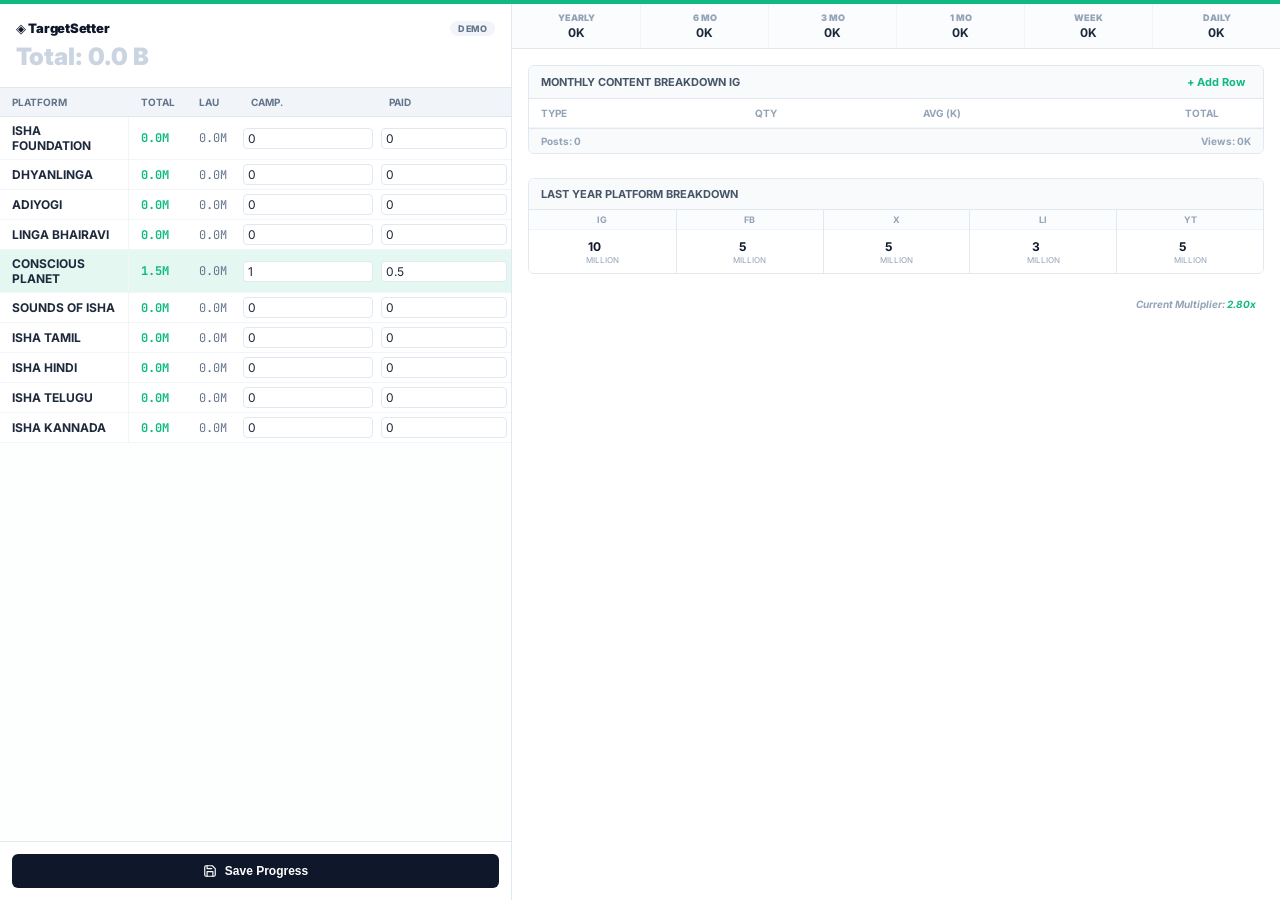
==== dashboard.html @ 2417ef7a "Add TargetSetter dashboard (responsive web port of Tauri app) with Google Sheets backend" ====
<!doctype html>
<html lang="en">
<head>
  <meta charset="UTF-8" />
  <meta name="viewport" content="width=device-width, initial-scale=1.0" />
  <title>TargetSetter — Dashboard</title>
  <link rel="preconnect" href="https://fonts.googleapis.com" />
  <link rel="preconnect" href="https://fonts.gstatic.com" crossorigin />
  <link href="https://fonts.googleapis.com/css2?family=Inter:wght@400;500;600;700;800;900&family=JetBrains+Mono:wght@500;700&display=swap" rel="stylesheet" />
  <link rel="stylesheet" href="dashboard.css" />
</head>
<body>
  <div id="loading" class="loading">Initialising…</div>

  <div id="app" class="app" hidden>
    <!-- LEFT PANE -->
    <aside class="left">
      <header class="left-head">
        <div class="brandbar">
          <span class="logo">◈ TargetSetter</span>
          <span id="status" class="status status--demo">Demo</span>
        </div>
        <h1 class="grand">Total: <span id="grandTotal">0.0</span> B</h1>
      </header>

      <div class="table-wrap">
        <table class="brands">
          <thead>
            <tr>
              <th>Platform</th>
              <th>Total</th>
              <th>LAU</th>
              <th>Camp.</th>
              <th>Paid</th>
            </tr>
          </thead>
          <tbody id="brandsBody"></tbody>
        </table>
      </div>

      <footer class="left-foot">
        <button id="saveBtn" class="btn-save">
          <svg viewBox="0 0 24 24" width="14" height="14" fill="none" stroke="currentColor" stroke-width="2" stroke-linecap="round" stroke-linejoin="round"><path d="M19 21H5a2 2 0 0 1-2-2V5a2 2 0 0 1 2-2h11l5 5v11a2 2 0 0 1-2 2z"/><polyline points="17 21 17 13 7 13 7 21"/><polyline points="7 3 7 8 15 8"/></svg>
          <span id="saveLabel">Save Progress</span>
        </button>
      </footer>
    </aside>

    <!-- RIGHT PANE -->
    <main class="right">
      <!-- Mobile brand selector -->
      <div class="mobile-pick">
        <label for="brandSelect">Brand</label>
        <select id="brandSelect"></select>
      </div>

      <!-- Projections -->
      <div class="projections" id="projections"></div>

      <div class="right-scroll">
        <!-- Monthly content breakdown -->
        <section class="card">
          <div class="card-head">
            <span>Monthly content breakdown IG</span>
            <button id="addRowBtn" class="link">+ Add Row</button>
          </div>
          <div class="card-table-wrap">
            <table class="plan">
              <thead>
                <tr>
                  <th>Type</th>
                  <th class="c">Qty</th>
                  <th class="c">Avg (K)</th>
                  <th class="r">Total</th>
                  <th class="x"></th>
                </tr>
              </thead>
              <tbody id="planBody"></tbody>
            </table>
          </div>
          <div class="card-foot">
            <span>Posts: <b id="totalPosts">0</b></span>
            <span>Views: <b id="totalViews">0</b></span>
          </div>
        </section>

        <!-- Historical breakdown -->
        <section class="card">
          <div class="card-head"><span>Last year platform breakdown</span></div>
          <div class="platforms" id="platforms"></div>
        </section>

        <div class="multiplier">Current Multiplier: <span id="multiplier">0.00x</span></div>
      </div>
    </main>
  </div>

  <div id="toast" class="toast" hidden></div>

  <script src="config.js"></script>
  <script src="dashboard.js"></script>
</body>
</html>
---- dashboard.css ----
/* ===== TargetSetter dashboard — faithful web replica of the Tauri app ===== */
:root {
  --brand: #10b981;
  --brand-soft: rgba(16, 185, 129, 0.10);
  --bg: #ffffff;
  --slate-50: #f8fafc;
  --slate-100: #f1f5f9;
  --slate-200: #e2e8f0;
  --slate-300: #cbd5e1;
  --slate-400: #94a3b8;
  --slate-500: #64748b;
  --slate-600: #475569;
  --slate-800: #1e293b;
  --slate-900: #0f172a;
}

* { box-sizing: border-box; }
[hidden] { display: none !important; }
html, body { height: 100%; }
body {
  margin: 0;
  font-family: "Inter", system-ui, sans-serif;
  font-size: 12px;
  color: var(--slate-800);
  background: var(--bg);
  -webkit-font-smoothing: antialiased;
}
.mono { font-family: "JetBrains Mono", monospace; }

.loading {
  height: 100vh; display: flex; align-items: center; justify-content: center;
  color: var(--slate-900); font-weight: 600;
}

/* ===== App shell ===== */
.app {
  display: flex;
  height: 100vh;
  overflow: hidden;
  border-top: 4px solid var(--brand);
  background: var(--bg);
}

/* ===== LEFT PANE (40%) ===== */
.left {
  width: 40%;
  display: flex;
  flex-direction: column;
  border-right: 1px solid var(--slate-200);
  background: rgba(248, 250, 252, 0.3);
}
.left-head { padding: 16px; border-bottom: 1px solid var(--slate-200); background: #fff; }
.brandbar { display: flex; align-items: center; justify-content: space-between; margin-bottom: 6px; }
.logo { font-weight: 900; letter-spacing: -0.02em; color: var(--slate-900); font-size: 13px; }
.status {
  font-size: 9px; font-weight: 800; text-transform: uppercase; letter-spacing: 0.05em;
  padding: 2px 8px; border-radius: 999px;
}
.status--demo { color: var(--slate-500); background: var(--slate-100); }
.status--live { color: var(--brand); background: var(--brand-soft); }
.grand { margin: 0; font-size: 24px; font-weight: 900; color: var(--slate-300); }

.table-wrap { flex: 1; overflow-y: auto; }
table { width: 100%; border-collapse: collapse; text-align: left; }

.brands thead th {
  position: sticky; top: 0;
  background: var(--slate-100); color: var(--slate-500);
  text-transform: uppercase; font-size: 10px; font-weight: 700;
  padding: 8px 12px; border-bottom: 1px solid var(--slate-200);
}
.brands tbody tr { background: #fff; border-bottom: 1px solid var(--slate-100); cursor: pointer; transition: background .12s; }
.brands tbody tr:hover { background: var(--slate-50); }
.brands tbody tr.selected { background: var(--brand-soft); }
.brands td { padding: 6px 12px; vertical-align: middle; }
.brands td.name { font-weight: 700; border-right: 1px solid var(--slate-100); text-transform: uppercase; }
.brands td.total { font-weight: 700; color: var(--brand); }
.brands td.lau { color: var(--slate-500); }
.brands td.inp { padding: 4px; }

input.cell {
  width: 100%; background: #fff; border: 1px solid var(--slate-200);
  border-radius: 4px; padding: 2px 4px; font: inherit; color: inherit; outline: none;
}
input.cell:focus { border-color: var(--brand); }

.left-foot { padding: 12px; background: #fff; border-top: 1px solid var(--slate-200); }
.btn-save {
  width: 100%; display: flex; align-items: center; justify-content: center; gap: 8px;
  background: var(--slate-900); color: #fff; border: none; border-radius: 6px;
  padding: 10px; font-weight: 700; font-size: 12px; cursor: pointer; transition: background .15s;
}
.btn-save:hover { background: var(--slate-800); }
.btn-save:disabled { opacity: .6; cursor: default; }

/* ===== RIGHT PANE (60%) ===== */
.right { flex: 1; display: flex; flex-direction: column; overflow: hidden; background: #fff; }

.mobile-pick { display: none; }

.projections {
  display: grid; grid-template-columns: repeat(6, 1fr);
  border-bottom: 1px solid var(--slate-200);
}
.proj { padding: 8px 4px; text-align: center; background: rgba(248,250,252,.5); border-left: 1px solid var(--slate-100); }
.proj:first-child { border-left: none; }
.proj .lbl { font-size: 9px; color: var(--slate-400); text-transform: uppercase; font-weight: 900; }
.proj .val { font-weight: 700; color: var(--slate-800); margin-top: 2px; }

.right-scroll { flex: 1; overflow-y: auto; padding: 16px; display: flex; flex-direction: column; gap: 24px; }

.card { border: 1px solid var(--slate-200); border-radius: 6px; overflow: hidden; }
.card-head {
  display: flex; align-items: center; justify-content: space-between;
  background: var(--slate-50); padding: 8px 12px; border-bottom: 1px solid var(--slate-200);
  font-weight: 700; font-size: 11px; text-transform: uppercase; color: var(--slate-600);
}
.link { background: none; border: none; color: var(--brand); font: inherit; font-weight: 700; cursor: pointer; }
.link:hover { text-decoration: underline; }

.card-table-wrap { overflow-x: auto; }
.plan thead th {
  background: #fff; color: var(--slate-400); text-transform: uppercase; font-size: 10px;
  padding: 8px 12px; border-bottom: 1px solid var(--slate-100); font-weight: 700;
}
.plan th.c, .plan td.c { text-align: center; }
.plan th.r, .plan td.r { text-align: right; }
.plan th.x { width: 32px; }
.plan tbody tr { border-bottom: 1px solid var(--slate-50); }
.plan tbody tr:hover { background: rgba(248,250,252,.8); }
.plan tbody tr:hover .del { opacity: 1; }
.plan td { padding: 4px 12px; }
.plan td.total { text-align: right; font-weight: 700; color: var(--slate-900); }

input.type {
  width: 100%; background: transparent; border: none; border-bottom: 1px solid transparent;
  font: inherit; color: inherit; outline: none; padding: 2px 0;
}
input.type:focus { border-bottom-color: var(--brand); }
input.num {
  width: 56px; text-align: center; background: #fff; border: 1px solid var(--slate-200);
  border-radius: 4px; padding: 2px 4px; font: inherit; color: inherit; outline: none;
}
input.num:focus { box-shadow: 0 0 0 1px var(--brand); border-color: var(--brand); }
.del { background: none; border: none; color: var(--slate-300); cursor: pointer; opacity: 0; transition: .12s; padding: 2px; }
.del:hover { color: #ef4444; }

.card-foot {
  display: flex; justify-content: space-between; background: var(--slate-50);
  padding: 6px 12px; font-size: 10px; color: var(--slate-400); font-weight: 700;
  border-top: 1px solid var(--slate-200);
}

.platforms { display: grid; grid-template-columns: repeat(5, 1fr); }
.plat { background: #fff; border-left: 1px solid var(--slate-200); }
.plat:first-child { border-left: none; }
.plat .head { background: rgba(248,250,252,.5); padding: 4px 8px; text-align: center; font-size: 9px; color: var(--slate-400); font-weight: 700; border-bottom: 1px solid var(--slate-100); }
.plat .body { padding: 8px; text-align: center; }
.plat input { width: 100%; text-align: center; background: transparent; border: none; font: inherit; font-weight: 700; color: var(--slate-900); outline: none; }
.plat .unit { font-size: 8px; color: var(--slate-400); text-transform: uppercase; }

.multiplier { text-align: right; padding: 0 8px; font-size: 10px; color: var(--slate-400); font-weight: 700; font-style: italic; }
.multiplier span { color: var(--brand); }

/* ===== Toast ===== */
.toast {
  position: fixed; left: 50%; bottom: 24px; transform: translateX(-50%);
  background: var(--slate-900); color: #fff; padding: 10px 18px; border-radius: 8px;
  font-weight: 600; font-size: 12px; box-shadow: 0 10px 30px rgba(0,0,0,.25); z-index: 50;
}

/* ===== MOBILE ===== */
@media (max-width: 820px) {
  body { font-size: 13px; }
  .app { flex-direction: column; height: auto; min-height: 100vh; overflow: visible; }
  .left { width: 100%; border-right: none; border-bottom: 1px solid var(--slate-200); }
  .table-wrap { max-height: 46vh; }
  .right { overflow: visible; }
  .right-scroll { overflow: visible; }

  /* Mobile brand picker */
  .mobile-pick {
    display: flex; align-items: center; gap: 8px;
    padding: 10px 16px; border-bottom: 1px solid var(--slate-200); background: var(--slate-50);
  }
  .mobile-pick label { font-size: 10px; font-weight: 800; text-transform: uppercase; color: var(--slate-500); }
  .mobile-pick select {
    flex: 1; padding: 8px 10px; border: 1px solid var(--slate-200); border-radius: 6px;
    font: inherit; font-weight: 700; background: #fff; color: var(--slate-800);
  }

  /* Hide the campaign/paid columns on the left table to save width; edit them on desktop */
  .projections { grid-template-columns: repeat(3, 1fr); }
  .proj:nth-child(n+4) { border-top: 1px solid var(--slate-100); }

  .grand { font-size: 20px; }
  input.num { width: 48px; }
}

@media (max-width: 520px) {
  .platforms { grid-template-columns: repeat(2, 1fr); }
  .plat:nth-child(odd) { border-left: none; }
  .plat { border-top: 1px solid var(--slate-100); }
  .platforms .plat:nth-child(-n+2) { border-top: none; }
}
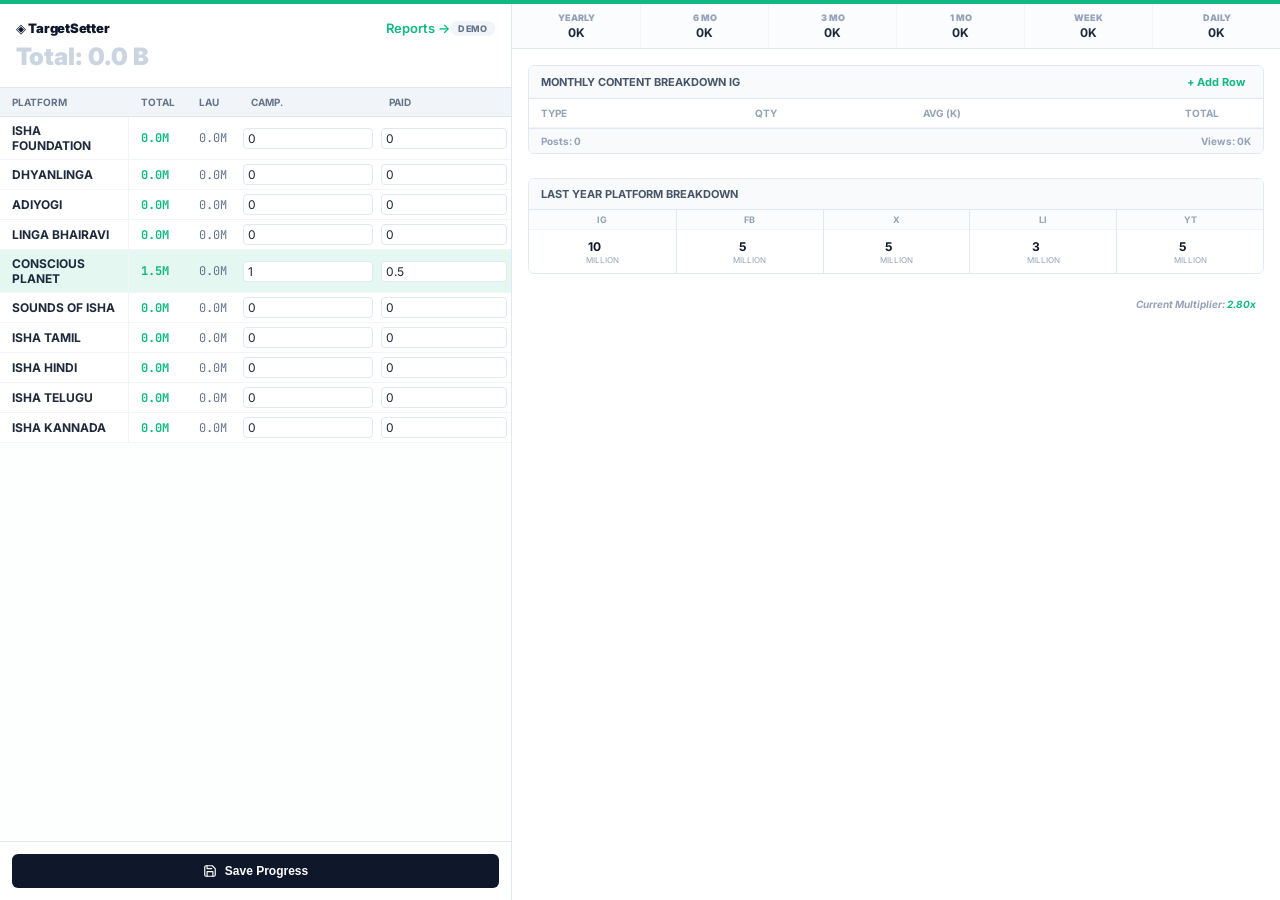
==== commit 40b4b9e9: "Add SM Performance Reports dashboard (weekly trends, line charts, brand/platform/parameter/date-rang" ====
--- a/dashboard.html
+++ b/dashboard.html
@@ -18,6 +18,7 @@
       <header class="left-head">
         <div class="brandbar">
           <span class="logo">◈ TargetSetter</span>
+          <a href="reports.html" class="nav-link" style="margin-left:auto;font-size:13px;color:#10b981;text-decoration:none;font-weight:600;">Reports →</a>
           <span id="status" class="status status--demo">Demo</span>
         </div>
         <h1 class="grand">Total: <span id="grandTotal">0.0</span> B</h1>
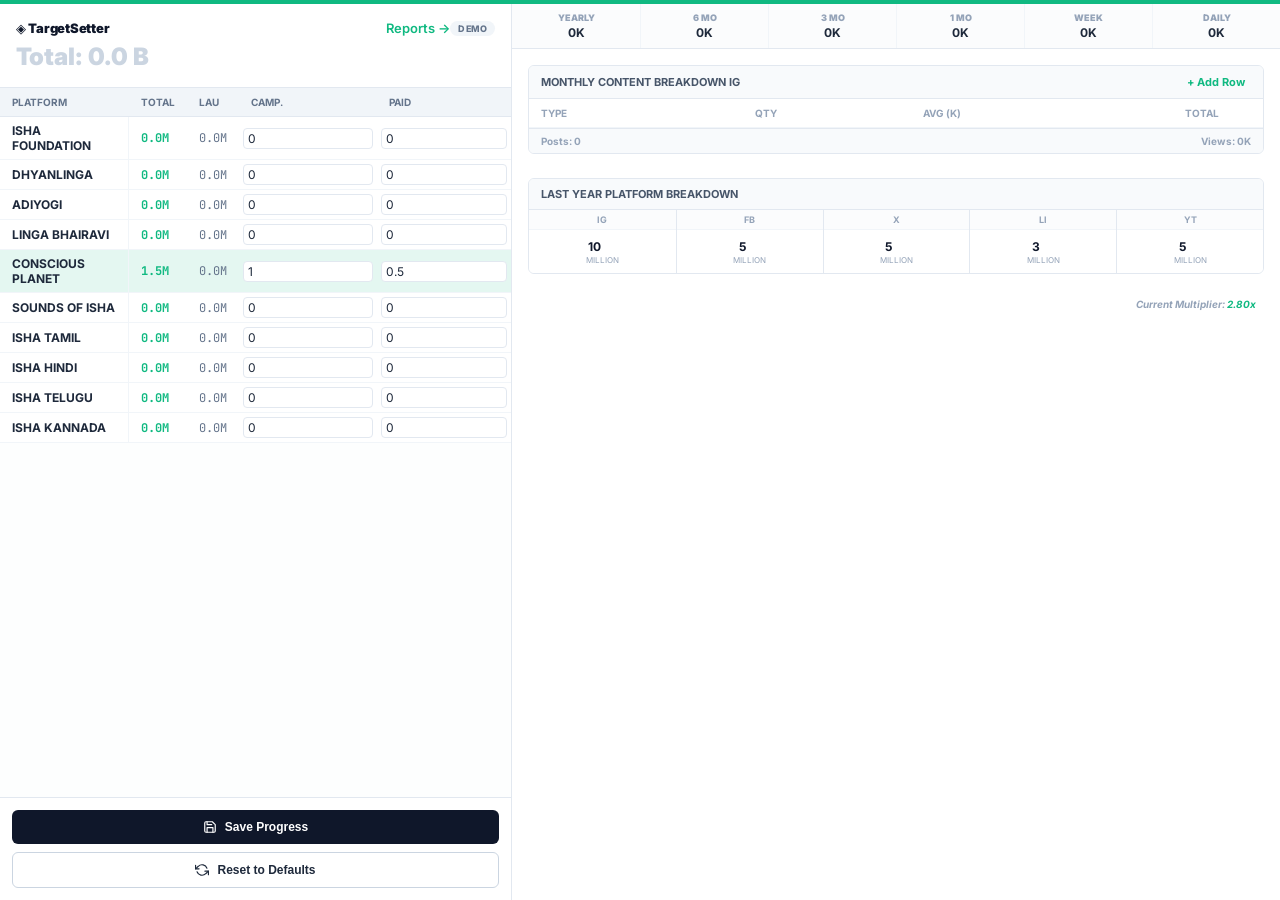
==== commit d07c0c95: "Add Reset to Defaults button - pulls from Default Targets Sheet via Apps Script" ====
--- a/dashboard.html
+++ b/dashboard.html
@@ -43,6 +43,10 @@
         <button id="saveBtn" class="btn-save">
           <svg viewBox="0 0 24 24" width="14" height="14" fill="none" stroke="currentColor" stroke-width="2" stroke-linecap="round" stroke-linejoin="round"><path d="M19 21H5a2 2 0 0 1-2-2V5a2 2 0 0 1 2-2h11l5 5v11a2 2 0 0 1-2 2z"/><polyline points="17 21 17 13 7 13 7 21"/><polyline points="7 3 7 8 15 8"/></svg>
           <span id="saveLabel">Save Progress</span>
+        </button>
+        <button id="resetBtn" class="btn-reset" title="Reset all targets to defaults from the Default Targets Sheet">
+          <svg viewBox="0 0 24 24" width="14" height="14" fill="none" stroke="currentColor" stroke-width="2" stroke-linecap="round" stroke-linejoin="round"><polyline points="1 4 1 10 7 10"></polyline><polyline points="23 20 23 14 17 14"></polyline><path d="M20.49 9A9 9 0 0 0 5.64 5.64L1 10m22 4l-4.64 4.36A9 9 0 0 1 3.51 15"></path></svg>
+          <span>Reset to Defaults</span>
         </button>
       </footer>
     </aside>
--- a/dashboard.css
+++ b/dashboard.css
@@ -84,7 +84,7 @@
 }
 input.cell:focus { border-color: var(--brand); }
 
-.left-foot { padding: 12px; background: #fff; border-top: 1px solid var(--slate-200); }
+.left-foot { padding: 12px; background: #fff; border-top: 1px solid var(--slate-200); display: flex; flex-direction: column; gap: 8px; }
 .btn-save {
   width: 100%; display: flex; align-items: center; justify-content: center; gap: 8px;
   background: var(--slate-900); color: #fff; border: none; border-radius: 6px;
@@ -92,6 +92,13 @@
 }
 .btn-save:hover { background: var(--slate-800); }
 .btn-save:disabled { opacity: .6; cursor: default; }
+.btn-reset {
+  width: 100%; display: flex; align-items: center; justify-content: center; gap: 8px;
+  background: #fff; color: var(--slate-700); border: 1px solid var(--slate-300); border-radius: 6px;
+  padding: 10px; font-weight: 600; font-size: 12px; cursor: pointer; transition: all .15s;
+}
+.btn-reset:hover { background: var(--slate-50); border-color: var(--slate-400); }
+.btn-reset:disabled { opacity: .6; cursor: default; }
 
 /* ===== RIGHT PANE (60%) ===== */
 .right { flex: 1; display: flex; flex-direction: column; overflow: hidden; background: #fff; }
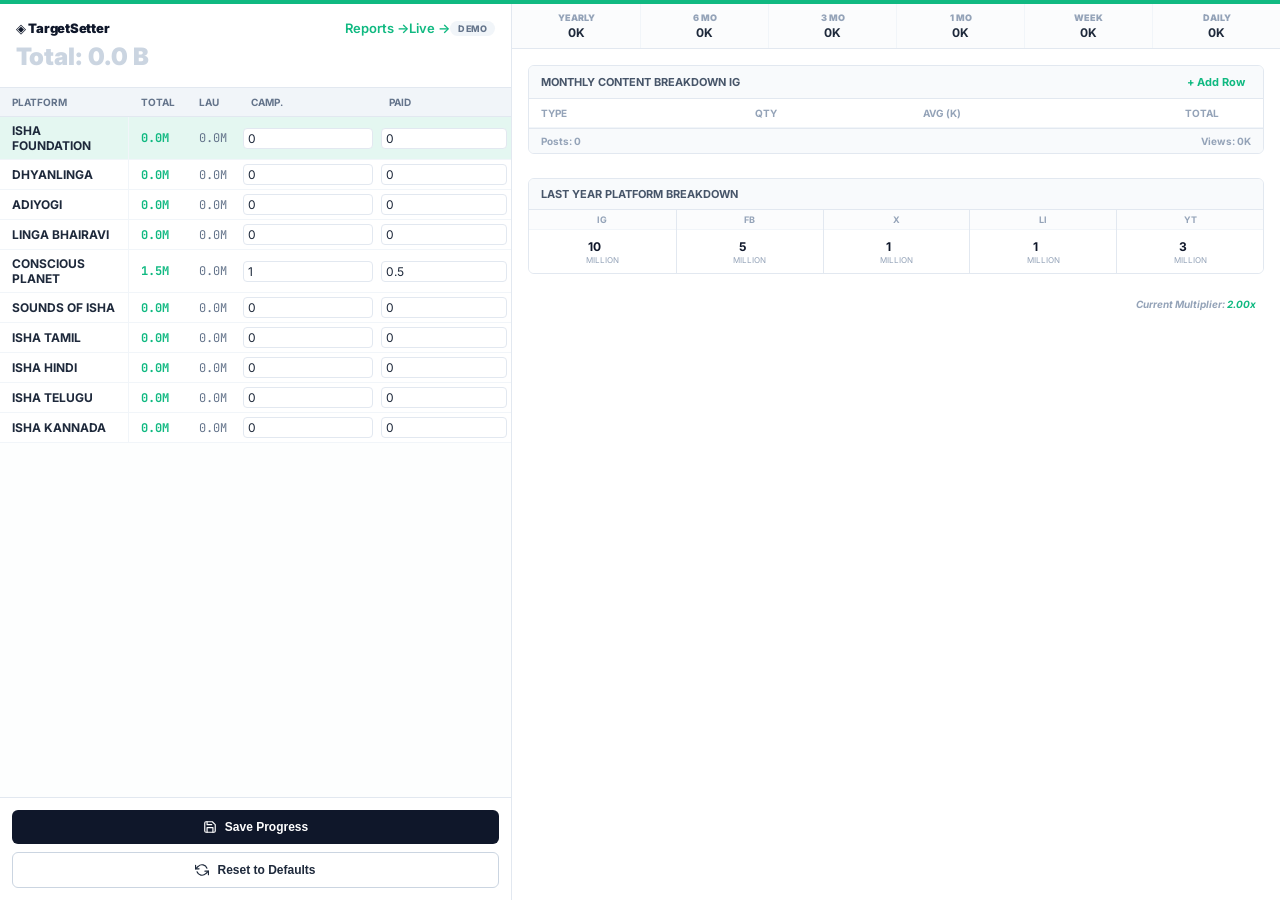
==== commit 0ccf5ff8: "Add Live Analytics page (Meta IG+FB) with sample-data first draft Frontend (mirrors the Reports page" ====
--- a/dashboard.html
+++ b/dashboard.html
@@ -19,6 +19,7 @@
         <div class="brandbar">
           <span class="logo">◈ TargetSetter</span>
           <a href="reports.html" class="nav-link" style="margin-left:auto;font-size:13px;color:#10b981;text-decoration:none;font-weight:600;">Reports →</a>
+          <a href="live.html" class="nav-link" style="font-size:13px;color:#10b981;text-decoration:none;font-weight:600;">Live →</a>
           <span id="status" class="status status--demo">Demo</span>
         </div>
         <h1 class="grand">Total: <span id="grandTotal">0.0</span> B</h1>
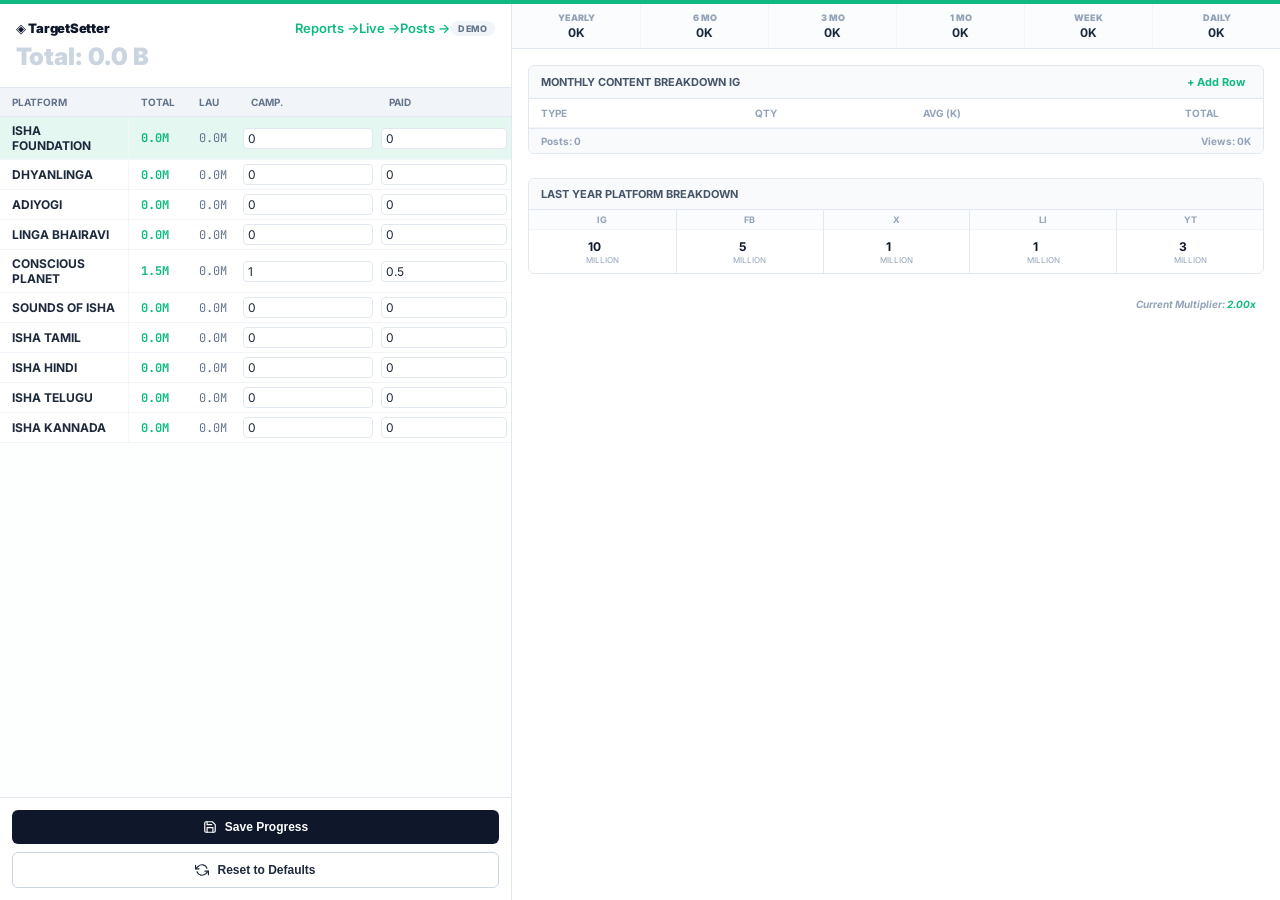
==== commit dee9968b: "Add Post Analytics page (posts.html) with tiles, type/date/keyword filters, sort, and Meta posts bac" ====
--- a/dashboard.html
+++ b/dashboard.html
@@ -20,6 +20,7 @@
           <span class="logo">◈ TargetSetter</span>
           <a href="reports.html" class="nav-link" style="margin-left:auto;font-size:13px;color:#10b981;text-decoration:none;font-weight:600;">Reports →</a>
           <a href="live.html" class="nav-link" style="font-size:13px;color:#10b981;text-decoration:none;font-weight:600;">Live →</a>
+          <a href="posts.html" class="nav-link" style="font-size:13px;color:#10b981;text-decoration:none;font-weight:600;">Posts →</a>
           <span id="status" class="status status--demo">Demo</span>
         </div>
         <h1 class="grand">Total: <span id="grandTotal">0.0</span> B</h1>
